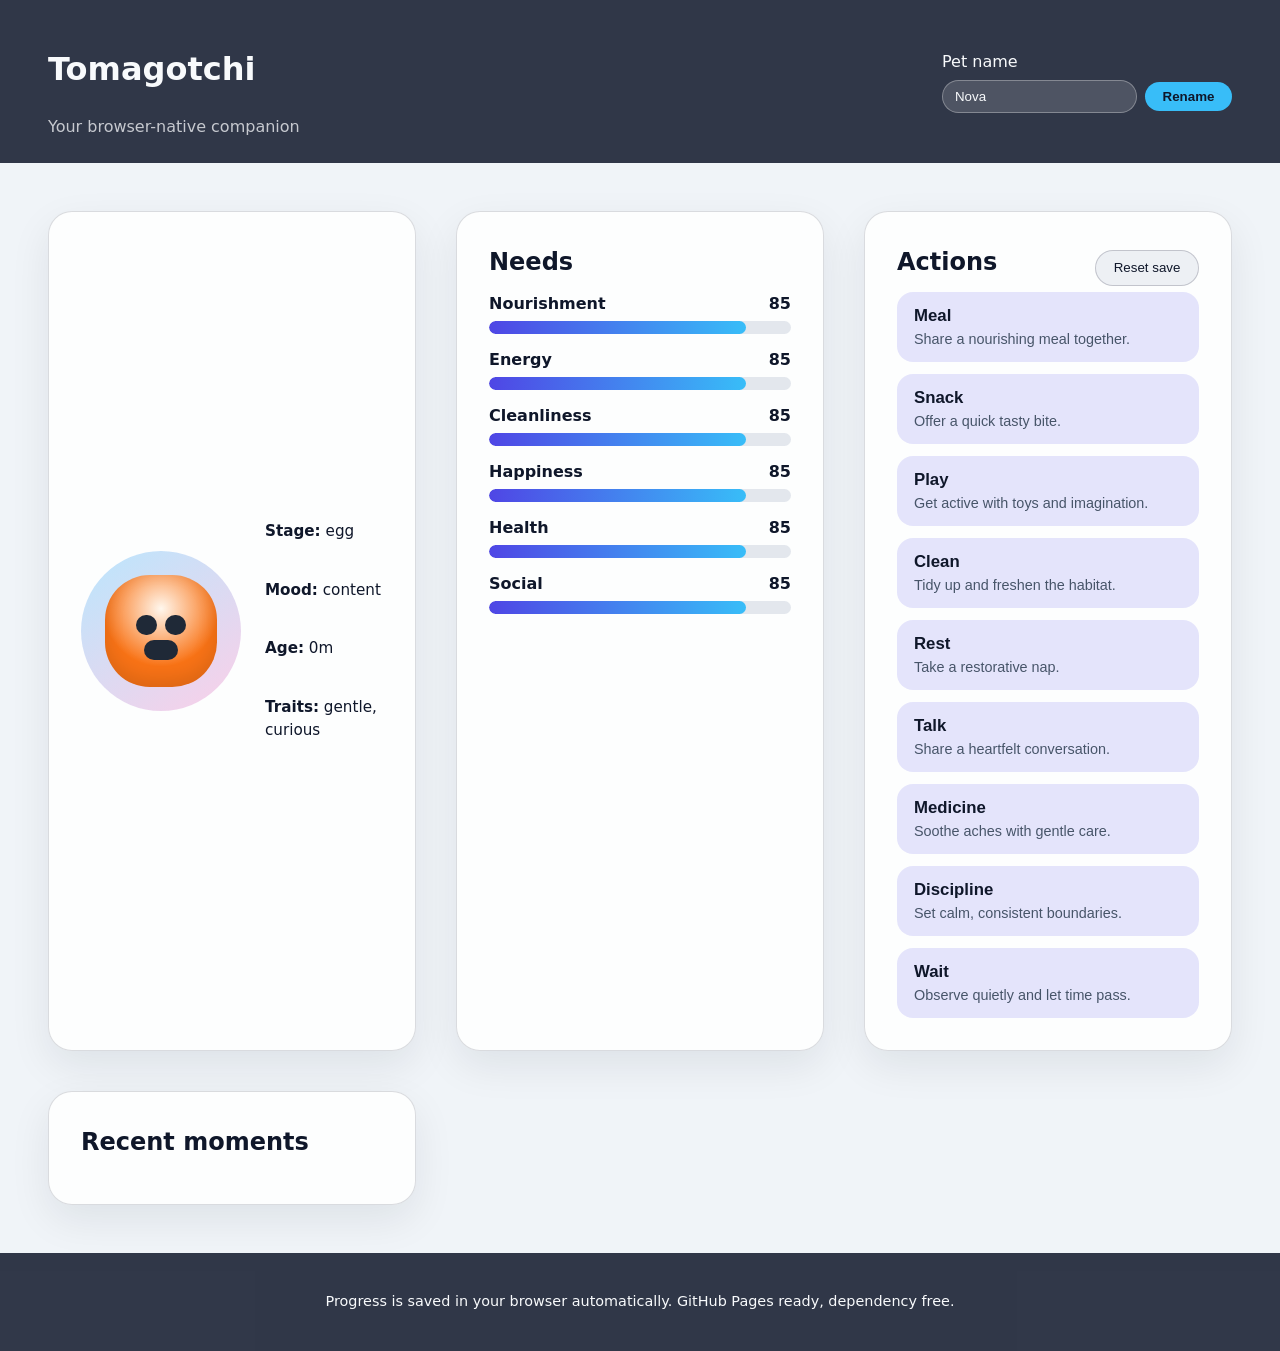
==== index.html @ 97d1271c "Convert Tomagotchi to static web app" ====
<!DOCTYPE html>
<html lang="en">
  <head>
    <meta charset="utf-8" />
    <meta name="viewport" content="width=device-width, initial-scale=1" />
    <title>Tomagotchi</title>
    <meta
      name="description"
      content="A zero-dependency virtual pet for the browser."
    />
    <link rel="stylesheet" href="styles.css" />
  </head>
  <body>
    <header class="app-header">
      <div class="branding">
        <h1>Tomagotchi</h1>
        <p class="tagline">Your browser-native companion</p>
      </div>
      <div class="name-editor">
        <label for="name-input">Pet name</label>
        <div class="name-input-group">
          <input id="name-input" maxlength="24" />
          <button id="rename-button" type="button">Rename</button>
        </div>
      </div>
    </header>

    <main class="layout">
      <section class="pet-card" aria-live="polite">
        <div class="pet-portrait" role="img" aria-label="Tomagotchi sprite">
          <div class="pet-sprite" id="pet-sprite"></div>
        </div>
        <div class="pet-details">
          <p><strong>Stage:</strong> <span id="pet-stage"></span></p>
          <p><strong>Mood:</strong> <span id="pet-mood"></span></p>
          <p><strong>Age:</strong> <span id="pet-age"></span></p>
          <p><strong>Traits:</strong> <span id="pet-traits"></span></p>
        </div>
      </section>

      <section class="stats" aria-labelledby="stats-heading">
        <h2 id="stats-heading">Needs</h2>
        <ul class="stat-list" id="stat-list"></ul>
      </section>

      <section class="actions" aria-labelledby="actions-heading">
        <div class="actions-header">
          <h2 id="actions-heading">Actions</h2>
          <button id="reset-button" type="button" class="secondary">
            Reset save
          </button>
        </div>
        <div class="action-grid" id="action-grid"></div>
      </section>

      <section class="history" aria-labelledby="history-heading">
        <h2 id="history-heading">Recent moments</h2>
        <ol id="history-list" class="history-list"></ol>
      </section>
    </main>

    <footer class="app-footer">
      <p>
        Progress is saved in your browser automatically. GitHub Pages ready,
        dependency free.
      </p>
    </footer>

    <script type="module" src="script.js"></script>
  </body>
</html>
---- styles.css ----
:root {
  color-scheme: light dark;
  font-family: "Inter", "Segoe UI", system-ui, -apple-system, sans-serif;
  line-height: 1.5;
  font-size: 16px;
  --bg: #f0f4f8;
  --card: rgba(255, 255, 255, 0.85);
  --border: rgba(15, 23, 42, 0.15);
  --text: #0f172a;
  --muted: #475569;
  --accent: #4f46e5;
  --accent-soft: rgba(79, 70, 229, 0.14);
  --danger: #dc2626;
  background: var(--bg);
  color: var(--text);
}

body {
  margin: 0;
  min-height: 100vh;
  display: flex;
  flex-direction: column;
}

.app-header,
.app-footer {
  background: rgba(15, 23, 42, 0.85);
  color: #f8fafc;
  padding: 1.5rem clamp(1rem, 4vw, 3rem);
  display: flex;
  justify-content: space-between;
  align-items: center;
  gap: 2rem;
}

.app-footer {
  justify-content: center;
  text-align: center;
  font-size: 0.9rem;
}

.tagline {
  margin: 0.25rem 0 0;
  color: rgba(248, 250, 252, 0.75);
}

.name-editor {
  display: flex;
  flex-direction: column;
  gap: 0.4rem;
}

.name-input-group {
  display: flex;
  gap: 0.5rem;
  align-items: center;
}

.name-input-group input {
  padding: 0.5rem 0.75rem;
  border-radius: 999px;
  border: 1px solid rgba(255, 255, 255, 0.3);
  background: rgba(255, 255, 255, 0.15);
  color: inherit;
}

.name-input-group button {
  padding: 0.45rem 1.1rem;
  border-radius: 999px;
  border: none;
  background: #38bdf8;
  color: #0f172a;
  font-weight: 600;
  cursor: pointer;
  transition: transform 0.15s ease, box-shadow 0.2s ease;
}

.name-input-group button:hover,
.name-input-group button:focus-visible {
  transform: translateY(-1px);
  box-shadow: 0 4px 12px rgba(56, 189, 248, 0.3);
}

.layout {
  flex: 1 0 auto;
  display: grid;
  gap: clamp(1.5rem, 4vw, 2.5rem);
  padding: clamp(1.5rem, 4vw, 3rem);
  grid-template-columns: repeat(auto-fit, minmax(280px, 1fr));
}

.pet-card,
.stats,
.actions,
.history {
  background: var(--card);
  border: 1px solid var(--border);
  border-radius: 1.5rem;
  padding: clamp(1.25rem, 3vw, 2rem);
  box-shadow: 0 15px 40px rgba(15, 23, 42, 0.08);
  backdrop-filter: blur(14px);
}

.pet-card {
  display: grid;
  grid-template-columns: minmax(120px, 160px) 1fr;
  gap: 1.5rem;
  align-items: center;
}

.pet-portrait {
  aspect-ratio: 1;
  border-radius: 50%;
  background: linear-gradient(145deg, #bae6fd, #fbcfe8);
  display: flex;
  align-items: center;
  justify-content: center;
  position: relative;
  overflow: hidden;
}

.pet-sprite {
  width: 70%;
  height: 70%;
  border-radius: 40%;
  background: radial-gradient(circle at 50% 30%, #fff7ed, #f97316 60%);
  position: relative;
  box-shadow: inset 0 -8px 20px rgba(0, 0, 0, 0.12);
}

.pet-sprite::before,
.pet-sprite::after {
  content: "";
  position: absolute;
  background: #1f2937;
  border-radius: 999px;
}

.pet-sprite::before {
  width: 18%;
  height: 18%;
  top: 36%;
  left: 28%;
}

.pet-sprite::after {
  width: 18%;
  height: 18%;
  top: 36%;
  right: 28%;
}

.pet-sprite.mood-ecstatic::after,
.pet-sprite.mood-ecstatic::before {
  height: 16%;
  border-radius: 50%;
  background: linear-gradient(180deg, #1f2937 30%, transparent 100%);
}

.pet-sprite.mood-concerned::after,
.pet-sprite.mood-concerned::before {
  height: 20%;
  border-radius: 50% 50% 45% 45%;
}

.pet-sprite.mood-distressed::after,
.pet-sprite.mood-distressed::before {
  height: 14%;
  border-radius: 50%;
  transform: rotate(180deg);
  top: 42%;
}

.pet-sprite .mouth {
  position: absolute;
  width: 30%;
  height: 18%;
  border-radius: 999px;
  background: #1f2937;
  bottom: 24%;
  left: 35%;
}

.pet-details {
  display: grid;
  gap: 0.35rem;
  font-size: 0.95rem;
}

.stats h2,
.actions h2,
.history h2 {
  margin-top: 0;
  margin-bottom: 0.75rem;
}

.stat-list {
  list-style: none;
  margin: 0;
  padding: 0;
  display: grid;
  gap: 0.85rem;
}

.stat {
  display: grid;
  gap: 0.35rem;
}

.stat-label {
  display: flex;
  justify-content: space-between;
  font-weight: 600;
}

.progress {
  width: 100%;
  height: 0.8rem;
  border-radius: 999px;
  background: rgba(148, 163, 184, 0.25);
  overflow: hidden;
}

.progress-bar {
  height: 100%;
  border-radius: inherit;
  background: linear-gradient(90deg, var(--accent), #38bdf8);
  transition: width 0.3s ease;
}

.progress-bar.low {
  background: linear-gradient(90deg, #f97316, var(--danger));
}

.actions-header {
  display: flex;
  justify-content: space-between;
  align-items: center;
  gap: 1rem;
  flex-wrap: wrap;
}

.action-grid {
  display: grid;
  gap: 0.75rem;
  grid-template-columns: repeat(auto-fit, minmax(160px, 1fr));
}

.action-button {
  border-radius: 1rem;
  padding: 0.85rem 1rem;
  border: 1px solid transparent;
  background: var(--accent-soft);
  color: inherit;
  text-align: left;
  cursor: pointer;
  transition: transform 0.15s ease, box-shadow 0.2s ease, border-color 0.2s;
}

.action-button strong {
  display: block;
  font-size: 1.05rem;
}

.action-button span {
  display: block;
  margin-top: 0.3rem;
  font-size: 0.9rem;
  color: var(--muted);
}

.action-button:hover,
.action-button:focus-visible {
  transform: translateY(-2px);
  box-shadow: 0 12px 24px rgba(79, 70, 229, 0.25);
  border-color: rgba(79, 70, 229, 0.35);
}

.secondary {
  border: 1px solid rgba(15, 23, 42, 0.2);
  background: rgba(148, 163, 184, 0.15);
  color: inherit;
  padding: 0.6rem 1.1rem;
  border-radius: 999px;
  cursor: pointer;
}

.secondary:hover,
.secondary:focus-visible {
  background: rgba(148, 163, 184, 0.25);
}

.history-list {
  margin: 0;
  padding-left: 1.2rem;
  display: grid;
  gap: 0.5rem;
  max-height: 420px;
  overflow-y: auto;
}

.history-list li {
  color: var(--muted);
  font-size: 0.92rem;
}

@media (max-width: 720px) {
  .app-header,
  .app-footer {
    flex-direction: column;
    align-items: flex-start;
  }

  .pet-card {
    grid-template-columns: 1fr;
    text-align: center;
  }

  .pet-portrait {
    margin: 0 auto;
  }

  .pet-details {
    justify-items: center;
  }
}
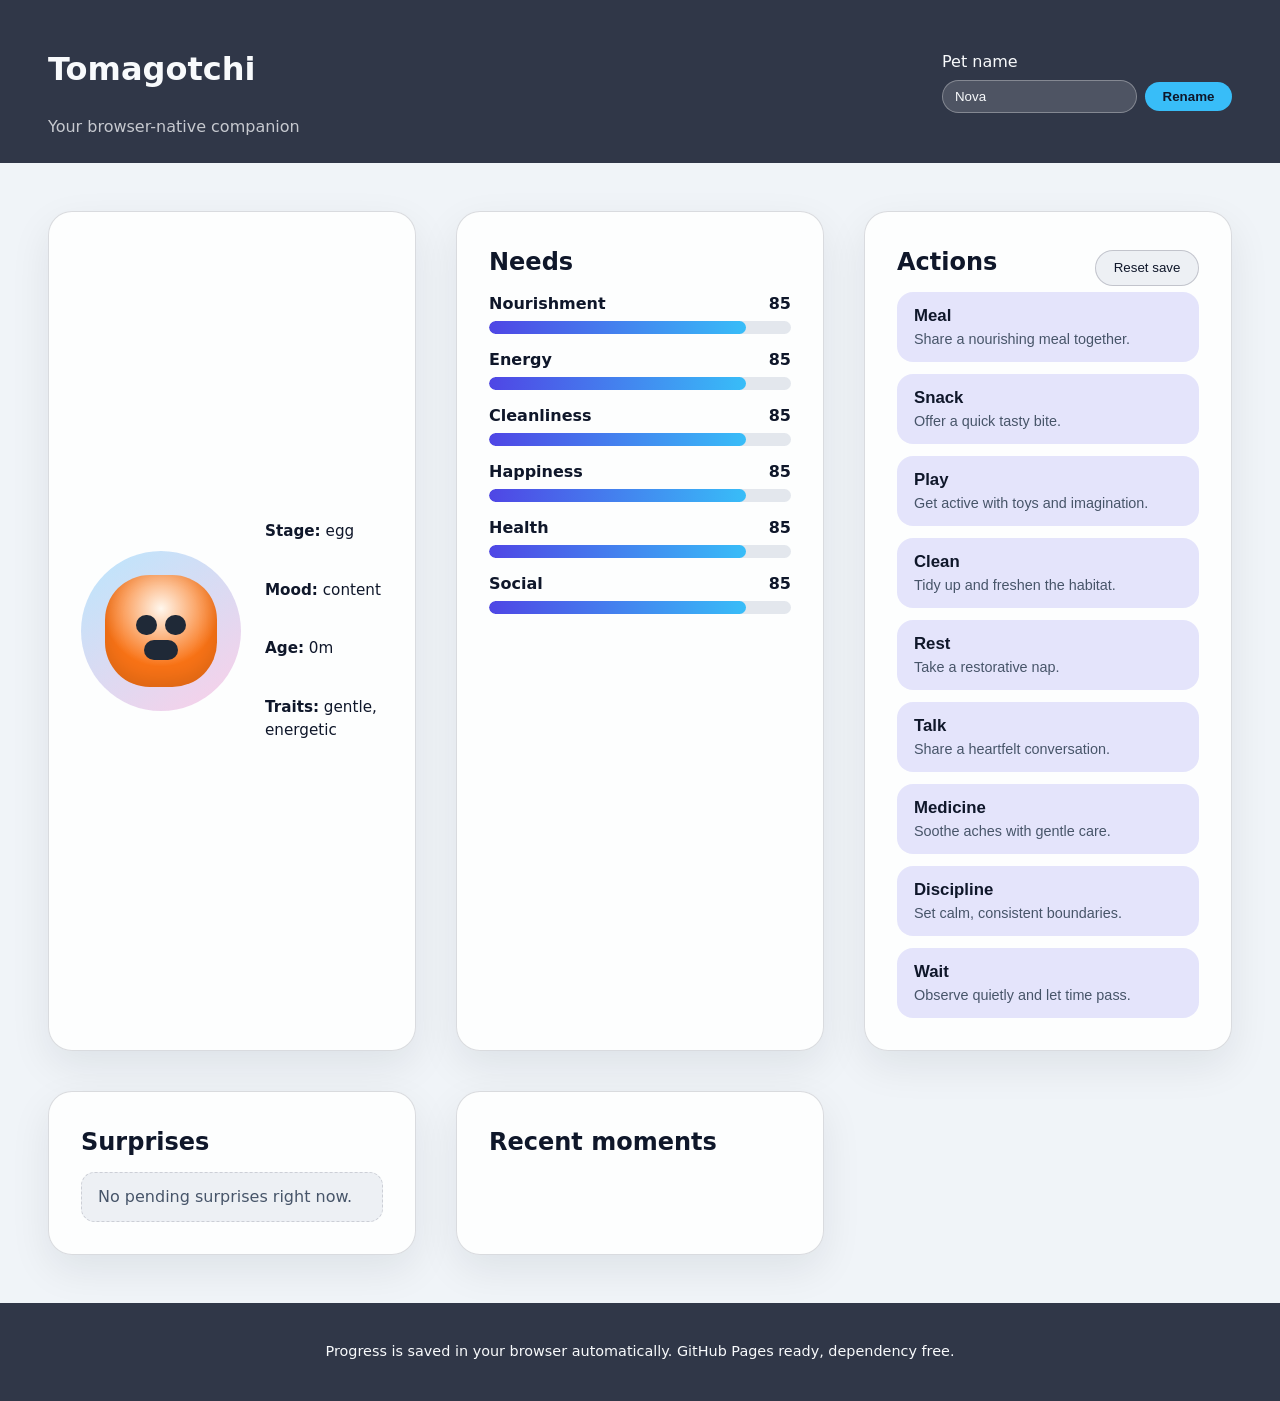
==== commit 04d384ea: "Add trait-aware event scheduler and choices" ====
--- a/index.html
+++ b/index.html
@@ -53,6 +53,11 @@
         <div class="action-grid" id="action-grid"></div>
       </section>
 
+      <section class="events" aria-labelledby="events-heading">
+        <h2 id="events-heading">Surprises</h2>
+        <div id="event-feed" class="event-feed" aria-live="polite"></div>
+      </section>
+
       <section class="history" aria-labelledby="history-heading">
         <h2 id="history-heading">Recent moments</h2>
         <ol id="history-list" class="history-list"></ol>
--- a/styles.css
+++ b/styles.css
@@ -92,6 +92,7 @@
 .pet-card,
 .stats,
 .actions,
+.events,
 .history {
   background: var(--card);
   border: 1px solid var(--border);
@@ -189,6 +190,7 @@
 
 .stats h2,
 .actions h2,
+.events h2,
 .history h2 {
   margin-top: 0;
   margin-bottom: 0.75rem;
@@ -304,6 +306,71 @@
   font-size: 0.92rem;
 }
 
+.event-feed {
+  display: grid;
+  gap: 0.8rem;
+}
+
+.event-card {
+  border: 1px solid var(--border);
+  border-radius: 1rem;
+  padding: 0.85rem 1rem;
+  background: rgba(255, 255, 255, 0.75);
+  box-shadow: 0 8px 24px rgba(15, 23, 42, 0.12);
+}
+
+.event-header {
+  display: flex;
+  justify-content: space-between;
+  gap: 1rem;
+  align-items: baseline;
+}
+
+.event-title {
+  font-size: 1.05rem;
+  margin: 0;
+}
+
+.event-meta {
+  color: var(--muted);
+  font-size: 0.85rem;
+}
+
+.event-body {
+  color: var(--muted);
+  margin: 0.35rem 0 0.65rem;
+}
+
+.event-actions {
+  display: flex;
+  flex-wrap: wrap;
+  gap: 0.5rem;
+}
+
+.event-button {
+  border-radius: 0.75rem;
+  border: 1px solid rgba(79, 70, 229, 0.28);
+  background: var(--accent-soft);
+  padding: 0.55rem 0.9rem;
+  cursor: pointer;
+  color: inherit;
+  font-weight: 600;
+}
+
+.event-button:hover,
+.event-button:focus-visible {
+  border-color: rgba(79, 70, 229, 0.45);
+  box-shadow: 0 10px 22px rgba(79, 70, 229, 0.2);
+}
+
+.event-empty {
+  color: var(--muted);
+  background: rgba(148, 163, 184, 0.15);
+  border-radius: 0.85rem;
+  padding: 0.75rem 1rem;
+  border: 1px dashed var(--border);
+}
+
 @media (max-width: 720px) {
   .app-header,
   .app-footer {
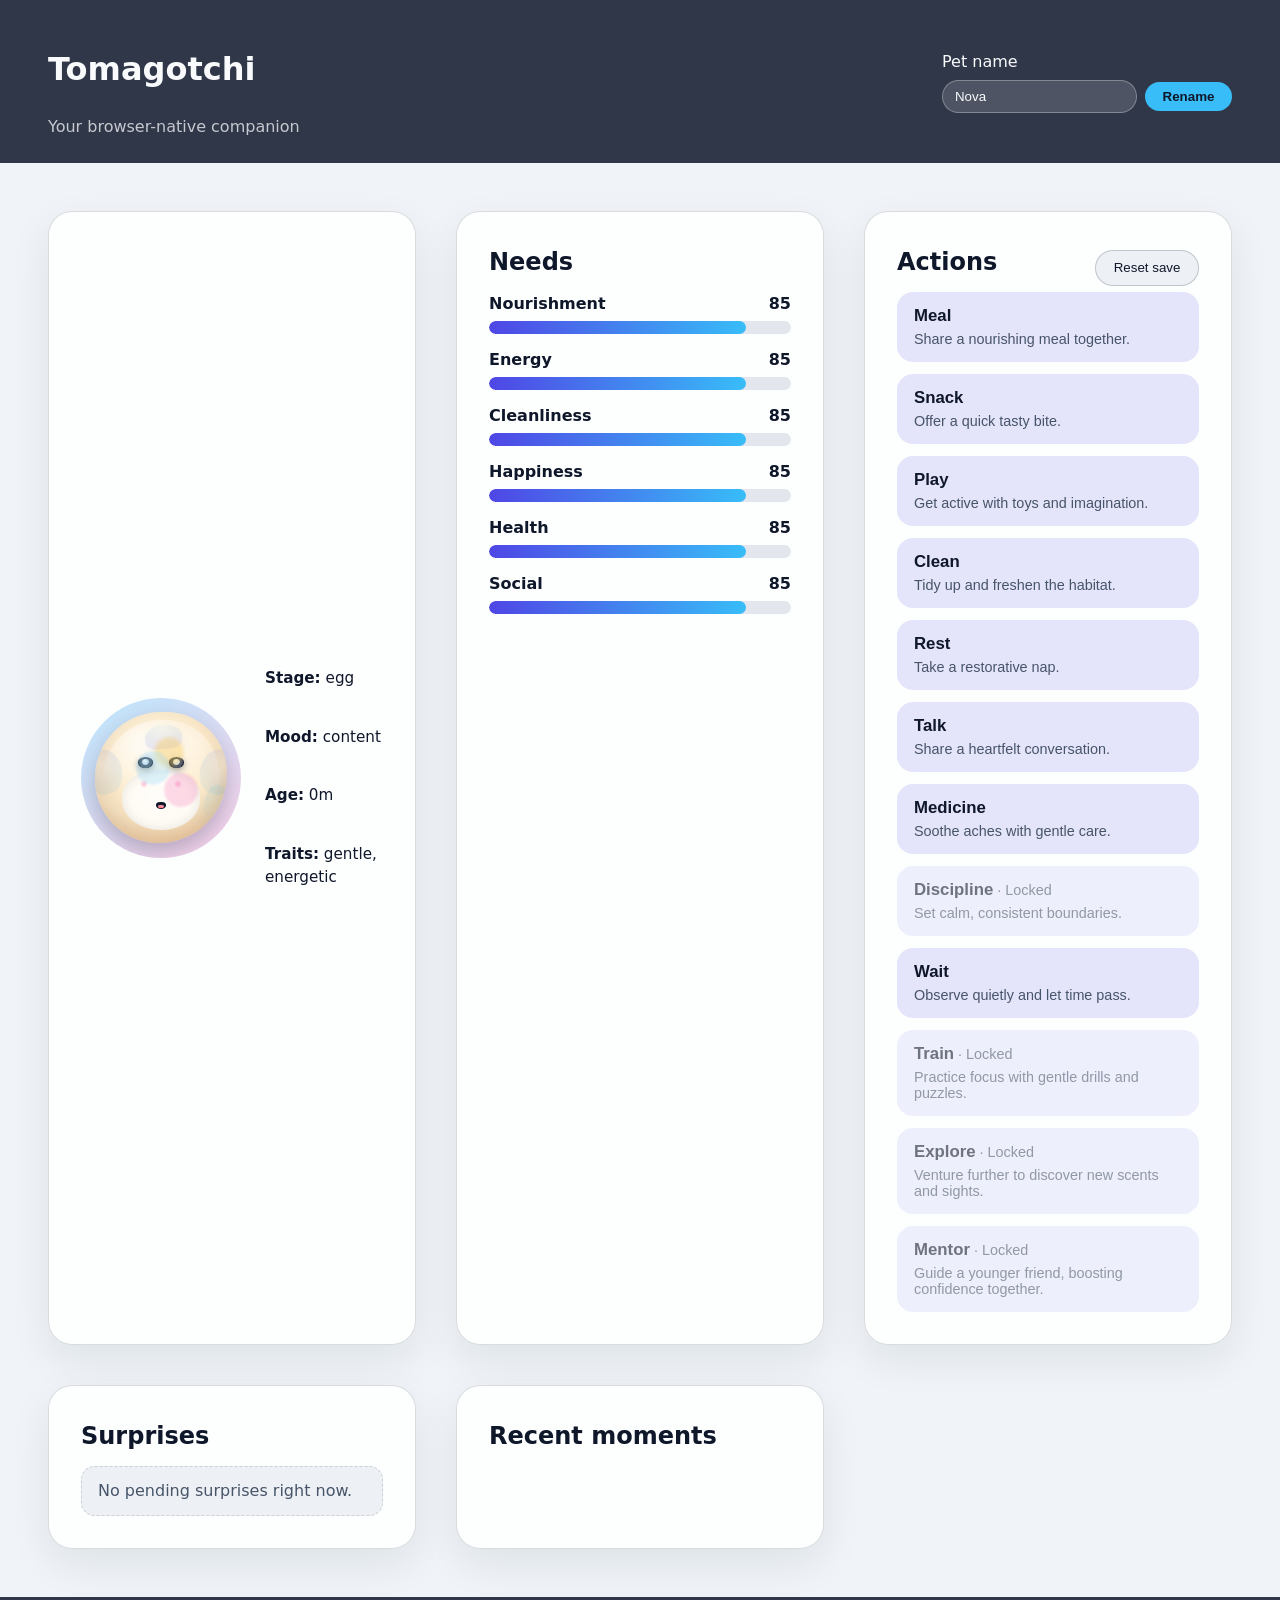
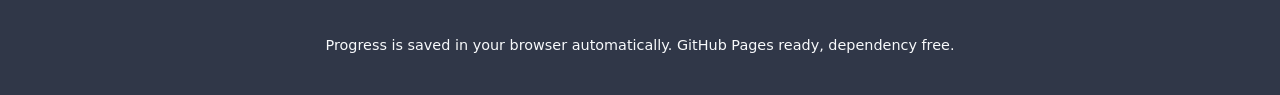
==== commit 2944b448: "Enhance sprite design across growth stages" ====
--- a/index.html
+++ b/index.html
@@ -28,7 +28,22 @@
     <main class="layout">
       <section class="pet-card" aria-live="polite">
         <div class="pet-portrait" role="img" aria-label="Tomagotchi sprite">
-          <div class="pet-sprite" id="pet-sprite"></div>
+          <div class="pet-sprite" id="pet-sprite">
+            <div class="glow"></div>
+            <div class="wing wing-left"></div>
+            <div class="wing wing-right"></div>
+            <div class="tail"></div>
+            <div class="crest"></div>
+            <div class="belly"></div>
+            <div class="face">
+              <div class="eye eye-left"><span class="pupil"></span></div>
+              <div class="eye eye-right"><span class="pupil"></span></div>
+              <div class="cheek cheek-left"></div>
+              <div class="cheek cheek-right"></div>
+              <div class="mouth"></div>
+            </div>
+            <div class="pattern"></div>
+          </div>
         </div>
         <div class="pet-details">
           <p><strong>Stage:</strong> <span id="pet-stage"></span></p>
--- a/styles.css
+++ b/styles.css
@@ -121,65 +121,319 @@
 }
 
 .pet-sprite {
+  --tone-1: #fff7ed;
+  --tone-2: #fdba74;
+  --tone-3: #fb923c;
+  --belly: #ffeedd;
+  --spot: rgba(251, 146, 60, 0.3);
+  --accent: #f97316;
+  width: 82%;
+  height: 82%;
+  border-radius: 46% 50% 52% 48%;
+  background: radial-gradient(circle at 45% 32%, var(--tone-1), var(--tone-2) 60%,
+      var(--tone-3) 100%);
+  position: relative;
+  box-shadow: inset 0 -10px 26px rgba(15, 23, 42, 0.16), 0 16px 28px rgba(15, 23, 42, 0.24);
+  overflow: hidden;
+}
+
+.pet-sprite .glow {
+  position: absolute;
+  inset: 6%;
+  border-radius: inherit;
+  background: radial-gradient(circle at 30% 20%, rgba(255, 255, 255, 0.65),
+      transparent 42%), radial-gradient(circle at 76% 18%, rgba(255, 255, 255, 0.4),
+      transparent 50%);
+  pointer-events: none;
+  mix-blend-mode: screen;
+}
+
+.pet-sprite .pattern {
+  position: absolute;
+  inset: 12%;
+  background: radial-gradient(circle at 30% 60%, var(--spot) 0 22%, transparent 24%),
+    radial-gradient(circle at 70% 45%, var(--spot) 0 18%, transparent 22%),
+    radial-gradient(circle at 58% 78%, rgba(14, 165, 233, 0.22) 0 14%, transparent 18%);
+  opacity: 0.85;
+  filter: blur(0.2px);
+}
+
+.pet-sprite .belly {
+  position: absolute;
+  width: 60%;
+  height: 46%;
+  background: radial-gradient(circle at 50% 35%, rgba(255, 255, 255, 0.65),
+      rgba(255, 255, 255, 0.1)),
+    var(--belly);
+  border-radius: 50% 48% 55% 55%;
+  bottom: 10%;
+  left: 20%;
+  box-shadow: inset 0 0 12px rgba(15, 23, 42, 0.1);
+}
+
+.pet-sprite .face {
+  position: absolute;
+  inset: 32% 18% 26% 18%;
+  display: grid;
+  align-items: center;
+  grid-template-columns: repeat(5, 1fr);
+}
+
+.pet-sprite .eye {
+  position: relative;
+  width: 86%;
+  height: 64%;
+  border-radius: 50%;
+  background: #0f172a;
+  box-shadow: 0 2px 6px rgba(15, 23, 42, 0.4);
+}
+
+.pet-sprite .eye .pupil {
+  position: absolute;
+  width: 46%;
+  height: 60%;
+  background: radial-gradient(circle at 40% 35%, #fff, #cbd5e1 70%, #0f172a);
+  border-radius: 50%;
+  top: 16%;
+  left: 28%;
+  box-shadow: 0 0 0 3px rgba(255, 255, 255, 0.28);
+}
+
+.pet-sprite .cheek {
+  position: relative;
   width: 70%;
-  height: 70%;
-  border-radius: 40%;
-  background: radial-gradient(circle at 50% 30%, #fff7ed, #f97316 60%);
+  height: 38%;
+  background: radial-gradient(circle, rgba(236, 72, 153, 0.35), transparent 60%);
+  border-radius: 999px;
+  margin-top: 4px;
+}
+
+.pet-sprite .eye-left {
+  grid-column: 2 / 3;
+  justify-self: flex-end;
+}
+
+.pet-sprite .eye-right {
+  grid-column: 4 / 5;
+}
+
+.pet-sprite .cheek-left {
+  grid-column: 2 / 3;
+  justify-self: center;
+}
+
+.pet-sprite .cheek-right {
+  grid-column: 4 / 5;
+  justify-self: center;
+}
+
+.pet-sprite .mouth {
+  grid-column: 3 / 4;
+  justify-self: center;
+  align-self: end;
+  width: 58%;
+  height: 40%;
+  border-radius: 50% 50% 60% 60%;
+  background: #0f172a;
   position: relative;
-  box-shadow: inset 0 -8px 20px rgba(0, 0, 0, 0.12);
-}
-
-.pet-sprite::before,
-.pet-sprite::after {
+  overflow: hidden;
+}
+
+.pet-sprite .mouth::after {
   content: "";
   position: absolute;
-  background: #1f2937;
-  border-radius: 999px;
-}
-
-.pet-sprite::before {
-  width: 18%;
+  inset: 38% 15% auto 15%;
+  height: 50%;
+  background: linear-gradient(180deg, #fda4af, #fb7185);
+  border-radius: 50%;
+}
+
+.pet-sprite .wing {
+  position: absolute;
+  width: 26%;
+  height: 34%;
+  background: radial-gradient(circle at 35% 30%, rgba(255, 255, 255, 0.6), transparent 50%),
+    linear-gradient(145deg, rgba(79, 70, 229, 0.5), rgba(56, 189, 248, 0.45));
+  border-radius: 50% 60% 65% 40%;
+  top: 28%;
+  filter: drop-shadow(0 10px 14px rgba(79, 70, 229, 0.3));
+  opacity: 0.9;
+}
+
+.wing-left {
+  left: -6%;
+  transform: rotate(-18deg);
+}
+
+.wing-right {
+  right: -6%;
+  transform: scaleX(-1) rotate(-18deg);
+}
+
+.pet-sprite .crest {
+  position: absolute;
+  top: 10%;
+  left: 38%;
+  width: 28%;
   height: 18%;
-  top: 36%;
-  left: 28%;
-}
-
-.pet-sprite::after {
-  width: 18%;
-  height: 18%;
-  top: 36%;
-  right: 28%;
-}
-
-.pet-sprite.mood-ecstatic::after,
-.pet-sprite.mood-ecstatic::before {
-  height: 16%;
-  border-radius: 50%;
-  background: linear-gradient(180deg, #1f2937 30%, transparent 100%);
-}
-
-.pet-sprite.mood-concerned::after,
-.pet-sprite.mood-concerned::before {
-  height: 20%;
+  background: radial-gradient(circle at 50% 0%, rgba(255, 255, 255, 0.5), transparent 60%),
+    linear-gradient(180deg, rgba(14, 165, 233, 0.4), rgba(79, 70, 229, 0.6));
+  border-radius: 60% 60% 40% 40%;
+  transform: rotate(-6deg);
+  box-shadow: 0 8px 12px rgba(79, 70, 229, 0.2);
+}
+
+.pet-sprite .tail {
+  position: absolute;
+  width: 26%;
+  height: 28%;
+  background: linear-gradient(120deg, rgba(14, 165, 233, 0.5), rgba(14, 165, 233, 0.1));
+  border-radius: 30% 80% 60% 80%;
+  bottom: 14%;
+  right: -8%;
+  transform: rotate(28deg);
+  box-shadow: 0 8px 18px rgba(14, 165, 233, 0.25);
+}
+
+.pet-sprite.stage-egg {
+  --tone-1: #fdf6e3;
+  --tone-2: #fde7c3;
+  --tone-3: #f2b880;
+  --belly: #fffaf0;
+  --spot: rgba(14, 165, 233, 0.22);
+  border-radius: 52% 48% 54% 50%;
+  box-shadow: inset 0 -12px 28px rgba(15, 23, 42, 0.12), 0 10px 20px rgba(15, 23, 42, 0.22);
+}
+
+.pet-sprite.stage-egg .wing,
+.pet-sprite.stage-egg .tail,
+.pet-sprite.stage-egg .crest {
+  opacity: 0.2;
+  filter: blur(0.5px);
+}
+
+.pet-sprite.stage-egg .pattern {
+  background: radial-gradient(circle at 42% 40%, rgba(125, 211, 252, 0.3) 0 18%, transparent 22%),
+    radial-gradient(circle at 70% 62%, rgba(244, 114, 182, 0.3) 0 16%, transparent 20%),
+    radial-gradient(circle at 58% 24%, rgba(251, 191, 36, 0.35) 0 12%, transparent 18%);
+}
+
+.pet-sprite.stage-hatchling {
+  --tone-1: #ecfeff;
+  --tone-2: #bae6fd;
+  --tone-3: #7dd3fc;
+  --belly: #e0f2fe;
+  --spot: rgba(125, 211, 252, 0.35);
+  border-radius: 44% 50% 54% 48%;
+}
+
+.pet-sprite.stage-hatchling .crest {
+  height: 22%;
+  width: 32%;
+  left: 34%;
+  transform: rotate(-12deg);
+}
+
+.pet-sprite.stage-child {
+  --tone-1: #fff7ed;
+  --tone-2: #fdcfc2;
+  --tone-3: #f472b6;
+  --belly: #ffe4e6;
+  --spot: rgba(244, 114, 182, 0.32);
+}
+
+.pet-sprite.stage-child .tail {
+  background: linear-gradient(120deg, rgba(244, 114, 182, 0.5), rgba(244, 114, 182, 0.15));
+  height: 32%;
+  width: 28%;
+  transform: rotate(16deg);
+}
+
+.pet-sprite.stage-teen {
+  --tone-1: #eef2ff;
+  --tone-2: #c7d2fe;
+  --tone-3: #a5b4fc;
+  --belly: #e0e7ff;
+  --spot: rgba(167, 139, 250, 0.32);
+  border-radius: 42% 48% 52% 46%;
+}
+
+.pet-sprite.stage-teen .wing {
+  background: radial-gradient(circle at 35% 30%, rgba(255, 255, 255, 0.6), transparent 50%),
+    linear-gradient(145deg, rgba(14, 165, 233, 0.55), rgba(79, 70, 229, 0.55));
+  width: 28%;
+  height: 36%;
+}
+
+.pet-sprite.stage-teen .crest {
+  background: radial-gradient(circle at 50% 0%, rgba(255, 255, 255, 0.6), transparent 60%),
+    linear-gradient(180deg, rgba(79, 70, 229, 0.4), rgba(167, 139, 250, 0.6));
+}
+
+.pet-sprite.stage-adult {
+  --tone-1: #ecfdf3;
+  --tone-2: #bbf7d0;
+  --tone-3: #4ade80;
+  --belly: #d1fae5;
+  --spot: rgba(74, 222, 128, 0.26);
+  border-radius: 40% 46% 50% 44%;
+  box-shadow: inset 0 -12px 26px rgba(15, 23, 42, 0.16), 0 16px 28px rgba(16, 185, 129, 0.3);
+}
+
+.pet-sprite.stage-adult .tail {
+  width: 30%;
+  height: 36%;
+  right: -10%;
+  transform: rotate(8deg);
+  background: linear-gradient(120deg, rgba(34, 197, 94, 0.55), rgba(14, 165, 233, 0.25));
+}
+
+.pet-sprite.stage-adult .crest {
+  height: 26%;
+  width: 34%;
+  top: 8%;
+  left: 34%;
+  transform: rotate(-4deg);
+  background: radial-gradient(circle at 50% 0%, rgba(255, 255, 255, 0.55), transparent 70%),
+    linear-gradient(180deg, rgba(74, 222, 128, 0.45), rgba(14, 165, 233, 0.6));
+}
+
+.pet-sprite.stage-adult .wing {
+  width: 30%;
+  height: 38%;
+  filter: drop-shadow(0 12px 16px rgba(34, 197, 94, 0.32));
+}
+
+.pet-sprite.mood-ecstatic .eye {
+  height: 52%;
+  border-radius: 60% 60% 50% 50%;
+}
+
+.pet-sprite.mood-ecstatic .mouth {
+  height: 46%;
+  border-radius: 50% 50% 70% 70%;
+}
+
+.pet-sprite.mood-concerned .eye {
+  height: 56%;
+  border-radius: 40% 40% 60% 60%;
+  transform: translateY(3%);
+}
+
+.pet-sprite.mood-concerned .mouth {
   border-radius: 50% 50% 45% 45%;
-}
-
-.pet-sprite.mood-distressed::after,
-.pet-sprite.mood-distressed::before {
-  height: 14%;
-  border-radius: 50%;
-  transform: rotate(180deg);
-  top: 42%;
-}
-
-.pet-sprite .mouth {
-  position: absolute;
-  width: 30%;
-  height: 18%;
-  border-radius: 999px;
-  background: #1f2937;
-  bottom: 24%;
-  left: 35%;
+  height: 36%;
+}
+
+.pet-sprite.mood-distressed .eye {
+  height: 44%;
+  border-radius: 50% 50% 80% 80%;
+  transform: translateY(10%);
+}
+
+.pet-sprite.mood-distressed .mouth {
+  height: 30%;
+  border-radius: 45% 45% 35% 35%;
 }
 
 .pet-details {
@@ -278,6 +532,20 @@
   border-color: rgba(79, 70, 229, 0.35);
 }
 
+.action-button:disabled {
+  opacity: 0.6;
+  cursor: not-allowed;
+  transform: none;
+  box-shadow: none;
+}
+
+.action-button[data-locked="true"] strong::after {
+  content: " · Locked";
+  font-weight: normal;
+  font-size: 0.9rem;
+  color: var(--muted);
+}
+
 .secondary {
   border: 1px solid rgba(15, 23, 42, 0.2);
   background: rgba(148, 163, 184, 0.15);
